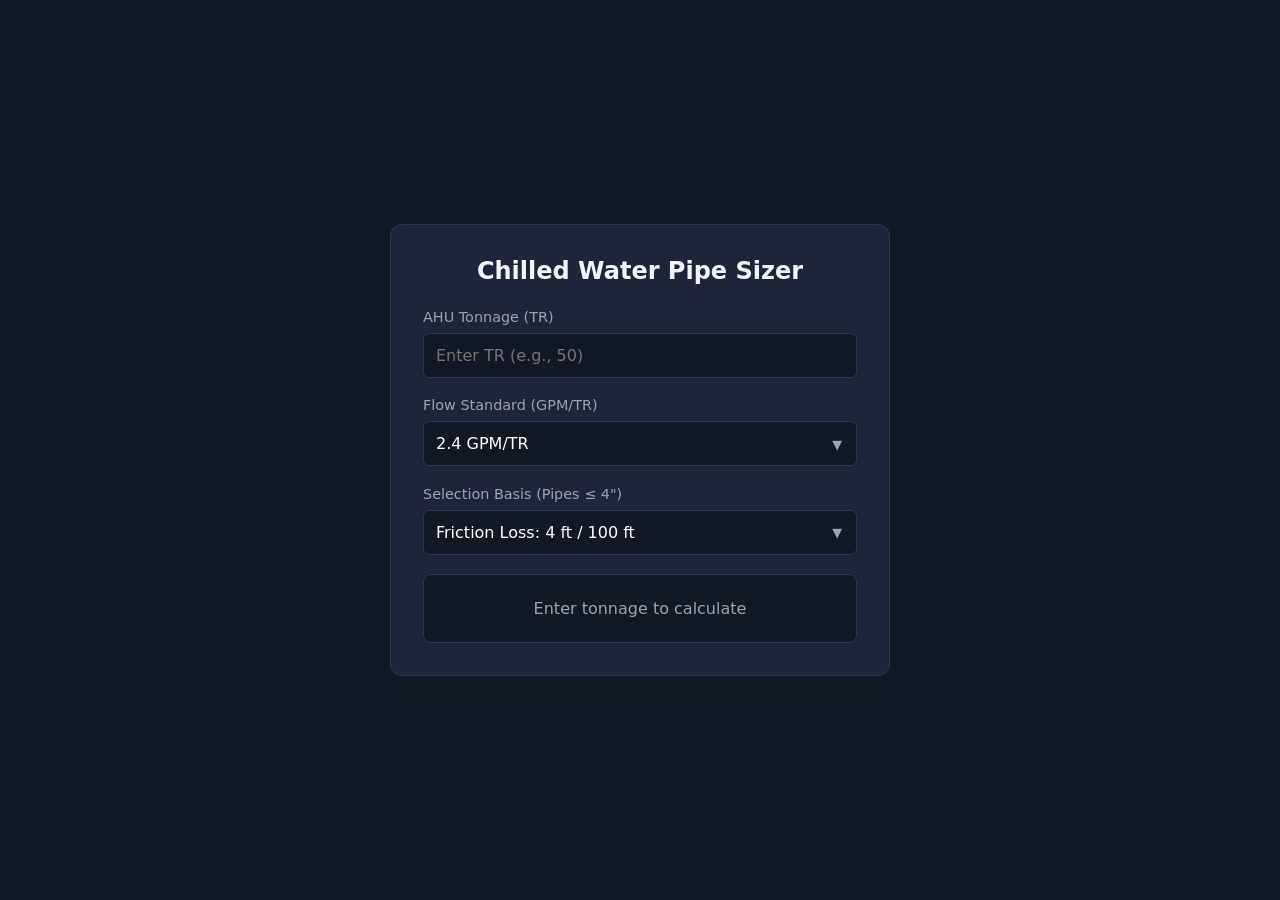
==== chw/index.html @ ab86601f "first upload" ====
<!DOCTYPE html>
<html lang="en">
<head>
    <meta charset="UTF-8">
    <meta name="viewport" content="width=device-width, initial-scale=1.0">
    <title>Chilled Water Pipe Sizer</title>
    <style>
        :root {
            --bg-color: #121824;
            --panel-bg: #1e2538;
            --border-color: #2e374e;
            --text-main: #f3f4f6;
            --text-muted: #9ca3af;
            --accent-color: #3b82f6;
            --warning-color: #f59e0b;
        }
        * { box-sizing: border-box; margin: 0; padding: 0; font-family: 'Segoe UI', system-ui, sans-serif; }
        body { background-color: var(--bg-color); color: var(--text-main); display: flex; justify-content: center; align-items: center; min-height: 100vh; padding: 2rem; }
        .container { width: 100%; max-width: 500px; background: var(--panel-bg); padding: 2rem; border-radius: 12px; border: 1px solid var(--border-color); }
        
        .back-link { color: var(--text-muted); text-decoration: none; margin-bottom: 1.5rem; display: inline-block; font-size: 0.9rem; }
        .back-link:hover { color: var(--text-main); }
        
        h2 { margin-bottom: 1.5rem; text-align: center; }
        
        .input-group { margin-bottom: 1.2rem; }
        label { display: block; margin-bottom: 0.5rem; color: var(--text-muted); font-size: 0.9rem; }
        input[type="number"], select { 
            width: 100%; 
            padding: 12px; 
            background: var(--bg-color); 
            border: 1px solid var(--border-color); 
            color: white; 
            border-radius: 6px; 
            font-size: 1rem; 
            appearance: none;
        }
        input[type="number"]:focus, select:focus { outline: none; border-color: var(--accent-color); }
        
        .select-wrapper { position: relative; }
        .select-wrapper::after {
            content: "▼";
            font-size: 0.8rem;
            color: var(--text-muted);
            position: absolute;
            right: 15px;
            top: 50%;
            transform: translateY(-50%);
            pointer-events: none;
        }

        .result-box { padding: 1.5rem; background: var(--bg-color); border-radius: 8px; border: 1px solid var(--border-color); display: flex; flex-direction: column; gap: 1rem; margin-top: 1rem; }
        .result-item { text-align: center; padding: 1rem; border-radius: 6px; background: var(--panel-bg); }
        .result-item.primary h1 { color: var(--accent-color); margin: 0.5rem 0; }
        .result-item.borderline { border: 1px dashed var(--warning-color); }
        .result-item.borderline h1 { color: var(--warning-color); margin: 0.5rem 0; font-size: 1.5rem; }
        .result-item p { font-size: 0.85rem; color: var(--text-muted); }
    </style>
</head>
<body>

<div class="container">
    
    <h2>Chilled Water Pipe Sizer</h2>
    
    <div class="input-group">
        <label>AHU Tonnage (TR)</label>
        <input type="number" id="tonnage" placeholder="Enter TR (e.g., 50)" oninput="calculatePipe()">
    </div>

    <div class="input-group">
        <label>Flow Standard (GPM/TR)</label>
        <div class="select-wrapper">
            <select id="gpmPerTr" onchange="calculatePipe()">
                <option value="2.4" selected>2.4 GPM/TR</option>
                <option value="2.6">2.6 GPM/TR</option>
            </select>
        </div>
    </div>

    <div class="input-group">
        <label>Selection Basis (Pipes &le; 4")</label>
        <div class="select-wrapper">
            <select id="friction" onchange="calculatePipe()">
                <option value="4" selected>Friction Loss: 4 ft / 100 ft</option>
                <option value="5">Friction Loss: 5 ft / 100 ft</option>
            </select>
        </div>
    </div>
    
    <div class="result-box" id="resultContainer">
        <div style="text-align: center; color: var(--text-muted);">Enter tonnage to calculate</div>
    </div>
</div>

<script>
    const data4ft = [
        { baseTons: 0.7, inch: 0.5, mm: 12 },
        { baseTons: 1.6, inch: 0.75, mm: 20 },
        { baseTons: 3.1, inch: 1, mm: 25 },
        { baseTons: 6.4, inch: 1.25, mm: 32 },
        { baseTons: 9.7, inch: 1.5, mm: 40 },
        { baseTons: 19, inch: 2, mm: 50 },
        { baseTons: 30, inch: 2.5, mm: 65 },
        { baseTons: 54, inch: 3, mm: 80 },
        { baseTons: 112, inch: 4, mm: 100 }
    ];

    const data5ft = [
        { baseTons: 0.8, inch: 0.5, mm: 12 },
        { baseTons: 1.8, inch: 0.75, mm: 20 },
        { baseTons: 3.5, inch: 1, mm: 25 },
        { baseTons: 7, inch: 1.25, mm: 32 },
        { baseTons: 11, inch: 1.5, mm: 40 },
        { baseTons: 21, inch: 2, mm: 50 },
        { baseTons: 34, inch: 2.5, mm: 65 },
        { baseTons: 61, inch: 3, mm: 80 },
        { baseTons: 125, inch: 4, mm: 100 }
    ];

    const dataVel = [
        { baseTons: 208, inch: 5, mm: 125 },
        { baseTons: 300, inch: 6, mm: 150 },
        { baseTons: 520, inch: 8, mm: 200 },
        { baseTons: 820, inch: 10, mm: 250 },
        { baseTons: 1174, inch: 12, mm: 300 }
    ];

    function calculatePipe() {
        const tr = parseFloat(document.getElementById('tonnage').value);
        const frictionMode = document.getElementById('friction').value;
        const flowStandard = parseFloat(document.getElementById('gpmPerTr').value);
        const resultContainer = document.getElementById('resultContainer');
        
        if (isNaN(tr) || tr <= 0) { 
            resultContainer.innerHTML = '<div style="text-align: center; color: var(--text-muted);">Enter valid tonnage</div>'; 
            return; 
        }

        const baseData = frictionMode === '4' ? data4ft : data5ft;
        const fullTable = [...baseData, ...dataVel];

        // Recalculate capacity: (Base is @ 2.4 GPM/TR)
        const adjustedTable = fullTable.map(row => ({
            ...row,
            calcTons: parseFloat(((row.baseTons * 2.4) / flowStandard).toFixed(1))
        }));

        const safeIndex = adjustedTable.findIndex(row => tr <= row.calcTons);
        
        if (safeIndex === -1) {
            resultContainer.innerHTML = `<div style="text-align: center; color: var(--warning-color);">Tonnage exceeds chart maximum.</div>`;
            return;
        }

        const safePipe = adjustedTable[safeIndex];
        let htmlOutput = `
            <div class="result-item primary">
                <p>Safe Recommendation</p>
                <h1>${safePipe.inch}" (${safePipe.mm} mm)</h1>
                <p>Max Capacity: ${safePipe.calcTons} TR</p>
            </div>
        `;

        if (safeIndex > 0) {
            const smallerPipe = adjustedTable[safeIndex - 1];
            if (tr <= (smallerPipe.calcTons * 1.15)) {
                htmlOutput += `
                    <div class="result-item borderline">
                        <p>Borderline Option (Within 15% buffer)</p>
                        <h1>${smallerPipe.inch}" (${smallerPipe.mm} mm)</h1>
                        <p>Max Capacity: ${smallerPipe.calcTons} TR</p>
                    </div>
                `;
            }
        }

        resultContainer.innerHTML = htmlOutput;
    }
</script>
</body>
</html>
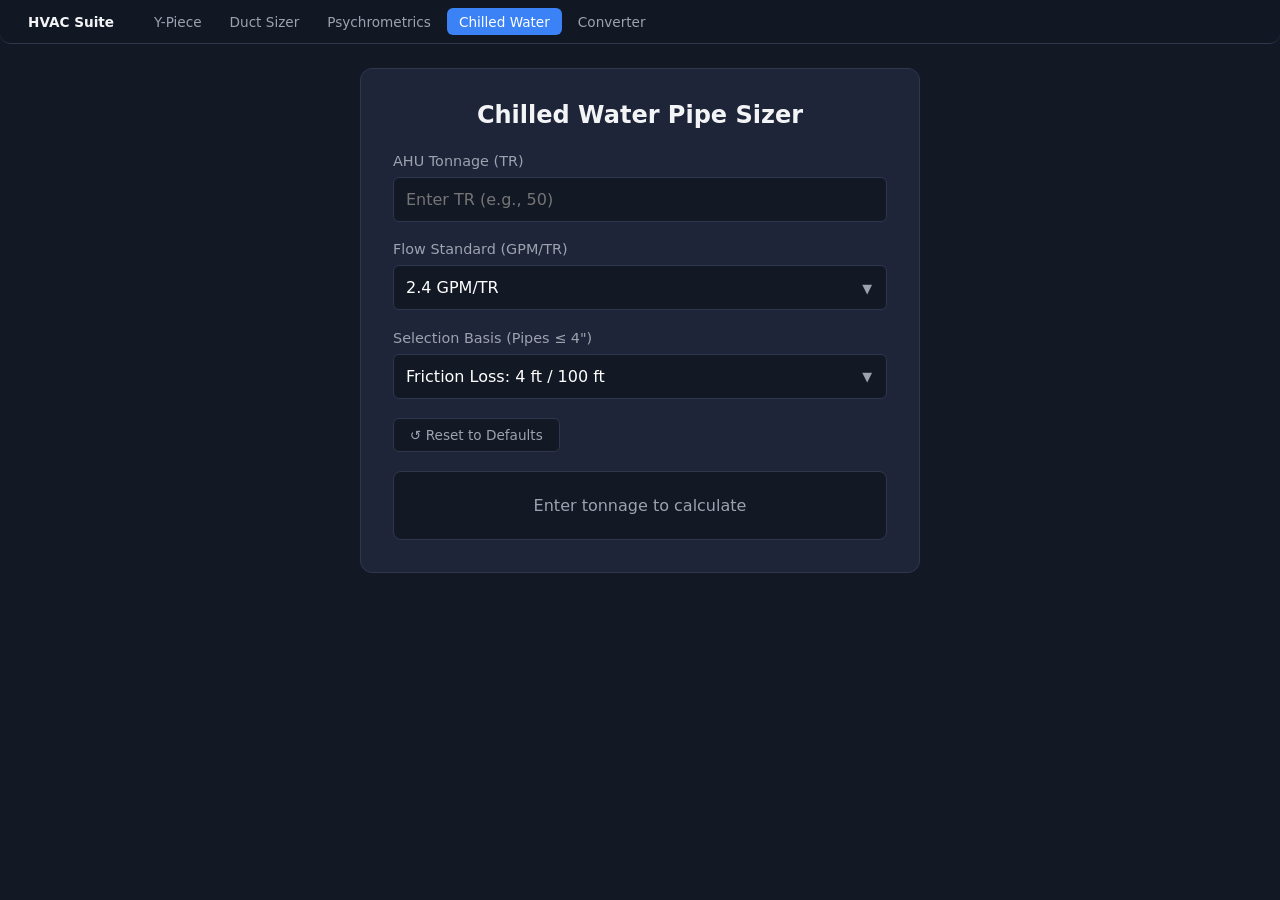
==== commit c8836256: "ui polish, pwa offline support, nav consistency" ====
--- a/chw/index.html
+++ b/chw/index.html
@@ -4,6 +4,10 @@
     <meta charset="UTF-8">
     <meta name="viewport" content="width=device-width, initial-scale=1.0">
     <title>Chilled Water Pipe Sizer</title>
+    <meta name="theme-color" content="#121824">
+    <link rel="icon" href="data:image/svg+xml,%3Csvg xmlns='http://www.w3.org/2000/svg' viewBox='0 0 100 100'%3E%3Crect width='100' height='100' rx='20' fill='%23121824'/%3E%3Ccircle cx='50' cy='50' r='28' fill='%233b82f6'/%3E%3C/svg%3E">
+    <link rel="manifest" href="../manifest.webmanifest">
+    <link rel="apple-touch-icon" href="../icons/icon-192.png">
     <style>
         :root {
             --bg-color: #121824;
@@ -13,13 +17,22 @@
             --text-muted: #9ca3af;
             --accent-color: #3b82f6;
             --warning-color: #f59e0b;
+            --success-color: #10b981;
         }
         * { box-sizing: border-box; margin: 0; padding: 0; font-family: 'Segoe UI', system-ui, sans-serif; }
-        body { background-color: var(--bg-color); color: var(--text-main); display: flex; justify-content: center; align-items: center; min-height: 100vh; padding: 2rem; }
-        .container { width: 100%; max-width: 500px; background: var(--panel-bg); padding: 2rem; border-radius: 12px; border: 1px solid var(--border-color); }
+        html { overflow-y: scroll; }
+        body { background-color: var(--bg-color); color: var(--text-main); min-height: 100vh; }
+        .container { width: 100%; max-width: 560px; background: var(--panel-bg); padding: 2rem; margin: 0 auto 2rem; border-radius: 12px; border: 1px solid var(--border-color); }
         
         .back-link { color: var(--text-muted); text-decoration: none; margin-bottom: 1.5rem; display: inline-block; font-size: 0.9rem; }
         .back-link:hover { color: var(--text-main); }
+
+        .tool-nav { position: sticky; top: 0; z-index: 50; width: 100%; display: flex; flex-wrap: wrap; align-items: center; gap: 0.25rem; background: rgba(18,24,36,0.92); backdrop-filter: blur(6px); border-bottom: 1px solid var(--border-color); padding: 0.5rem 1rem; margin-bottom: 1.5rem; border-radius: 0 0 10px 10px; }
+        .tool-nav a { color: var(--text-muted); text-decoration: none; font-size: 0.85rem; font-weight: 500; padding: 0.35rem 0.75rem; border-radius: 6px; transition: all 0.2s; }
+        .tool-nav a:hover { color: var(--text-main); background: var(--panel-bg); }
+        .tool-nav a.active { color: #fff; background: var(--accent-color); }
+        .tool-nav .nav-brand { font-weight: 700; color: var(--text-main); margin-right: 0.75rem; }
+        .tool-nav .nav-brand:hover { background: none; }
         
         h2 { margin-bottom: 1.5rem; text-align: center; }
         
@@ -51,13 +64,40 @@
 
         .result-box { padding: 1.5rem; background: var(--bg-color); border-radius: 8px; border: 1px solid var(--border-color); display: flex; flex-direction: column; gap: 1rem; margin-top: 1rem; }
         .result-item { text-align: center; padding: 1rem; border-radius: 6px; background: var(--panel-bg); }
-        .result-item.primary h1 { color: var(--accent-color); margin: 0.5rem 0; }
+        .result-item h1 { margin: 0.5rem 0; font-size: 1.6rem; }
+        .result-item.primary h1 { color: var(--accent-color); }
+        .result-item.secondary h1 { color: var(--text-main); }
         .result-item.borderline { border: 1px dashed var(--warning-color); }
-        .result-item.borderline h1 { color: var(--warning-color); margin: 0.5rem 0; font-size: 1.5rem; }
+        .result-item.borderline h1 { color: var(--warning-color); font-size: 1.5rem; }
         .result-item p { font-size: 0.85rem; color: var(--text-muted); }
+
+        .btn-row { display: flex; gap: 0.5rem; margin-bottom: 1.2rem; }
+        .reset-btn { padding: 0.5rem 1rem; background: var(--bg-color); border: 1px solid var(--border-color); color: var(--text-muted); border-radius: 6px; cursor: pointer; font-size: 0.85rem; transition: all 0.2s; }
+        .reset-btn:hover { color: var(--text-main); border-color: var(--text-muted); }
+
+        .copy-btn { width: 100%; margin-top: 0.5rem; padding: 0.6rem; background: var(--bg-color); border: 1px solid var(--accent-color); color: var(--accent-color); border-radius: 6px; cursor: pointer; font-size: 0.85rem; font-weight: 600; transition: all 0.2s; }
+        .copy-btn:hover { background: var(--accent-color); color: #fff; }
+
+        .table-toggle { width: 100%; margin-top: 0.5rem; padding: 0.6rem; background: none; border: 1px solid var(--border-color); color: var(--text-muted); border-radius: 6px; cursor: pointer; font-size: 0.85rem; transition: all 0.2s; }
+        .table-toggle:hover { color: var(--text-main); border-color: var(--text-muted); }
+
+        .sizing-table { width: 100%; border-collapse: collapse; font-size: 0.85rem; margin-top: 0.5rem; display: none; }
+        .sizing-table th, .sizing-table td { text-align: center; padding: 0.45rem 0.5rem; border-bottom: 1px solid var(--border-color); }
+        .sizing-table th { color: var(--text-muted); font-weight: 600; background: rgba(0,0,0,0.15); }
+        .sizing-table tr.row-safe { background: rgba(16, 185, 129, 0.12); color: var(--success-color); font-weight: 600; }
+        .sizing-table tr.row-borderline { background: rgba(245, 158, 11, 0.12); color: var(--warning-color); font-weight: 600; }
     </style>
 </head>
 <body>
+
+<nav class="tool-nav">
+    <a href="../index.html" class="nav-brand">HVAC Suite</a>
+    <a href="../y/index.html">Y-Piece</a>
+    <a href="../duct/index.html">Duct Sizer</a>
+    <a href="../psy/index.html">Psychrometrics</a>
+    <a href="../chw/index.html" class="active">Chilled Water</a>
+    <a href="../conv/index.html">Converter</a>
+</nav>
 
 <div class="container">
     
@@ -86,6 +126,10 @@
                 <option value="5">Friction Loss: 5 ft / 100 ft</option>
             </select>
         </div>
+    </div>
+
+    <div class="btn-row">
+        <button class="reset-btn" onclick="resetForm()">↺ Reset to Defaults</button>
     </div>
     
     <div class="result-box" id="resultContainer">
@@ -154,28 +198,97 @@
         }
 
         const safePipe = adjustedTable[safeIndex];
+        const flowGpm = tr * flowStandard;
+        let borderlineIndex = -1;
+        if (safeIndex > 0 && tr <= (adjustedTable[safeIndex - 1].calcTons * 1.15)) {
+            borderlineIndex = safeIndex - 1;
+        }
+
         let htmlOutput = `
             <div class="result-item primary">
                 <p>Safe Recommendation</p>
                 <h1>${safePipe.inch}" (${safePipe.mm} mm)</h1>
                 <p>Max Capacity: ${safePipe.calcTons} TR</p>
             </div>
+            <div class="result-item secondary">
+                <p>Calculated Flow</p>
+                <h1>${flowGpm.toLocaleString('en-US')} GPM</h1>
+            </div>
         `;
 
-        if (safeIndex > 0) {
-            const smallerPipe = adjustedTable[safeIndex - 1];
-            if (tr <= (smallerPipe.calcTons * 1.15)) {
-                htmlOutput += `
-                    <div class="result-item borderline">
-                        <p>Borderline Option (Within 15% buffer)</p>
-                        <h1>${smallerPipe.inch}" (${smallerPipe.mm} mm)</h1>
-                        <p>Max Capacity: ${smallerPipe.calcTons} TR</p>
-                    </div>
-                `;
-            }
-        }
-
+        if (borderlineIndex !== -1) {
+            const smallerPipe = adjustedTable[borderlineIndex];
+            htmlOutput += `
+                <div class="result-item borderline">
+                    <p>Borderline Option (Within 15% buffer)</p>
+                    <h1>${smallerPipe.inch}" (${smallerPipe.mm} mm)</h1>
+                    <p>Max Capacity: ${smallerPipe.calcTons} TR</p>
+                </div>
+            `;
+        }
+
+        let tableHtml = `
+            <button class="table-toggle" onclick="toggleSizingTable(this)">Show Full Sizing Table ▾</button>
+            <table class="sizing-table">
+                <thead><tr><th>Pipe Size</th><th>Metric</th><th>Max Capacity</th></tr></thead>
+                <tbody>
+        `;
+        adjustedTable.forEach((row, i) => {
+            const cls = i === safeIndex ? 'row-safe' : (i === borderlineIndex ? 'row-borderline' : '');
+            tableHtml += `<tr class="${cls}"><td>${row.inch}"</td><td>${row.mm} mm</td><td>${row.calcTons} TR</td></tr>`;
+        });
+        tableHtml += '</tbody></table>';
+
+        htmlOutput += tableHtml;
+        htmlOutput += '<button class="copy-btn" onclick="copyResults(this)">Copy Results</button>';
         resultContainer.innerHTML = htmlOutput;
+    }
+
+    function toggleSizingTable(btn) {
+        const table = document.querySelector('.sizing-table');
+        const hidden = table.style.display === 'none';
+        table.style.display = hidden ? 'table' : 'none';
+        btn.innerText = hidden ? 'Hide Full Sizing Table ▴' : 'Show Full Sizing Table ▾';
+    }
+
+    function copyResults(btn) {
+        const text = document.getElementById('resultContainer').innerText.replace(/\s+/g, ' ').trim();
+        safeCopy(text, btn);
+    }
+
+    function safeCopy(text, btn) {
+        const done = () => {
+            const old = btn.innerText;
+            btn.innerText = '✓ Copied';
+            setTimeout(() => { btn.innerText = old; }, 1500);
+        };
+        const fallback = () => {
+            const ta = document.createElement('textarea');
+            ta.value = text;
+            ta.style.cssText = 'position:fixed;top:0;left:0;opacity:0;';
+            document.body.appendChild(ta);
+            ta.select();
+            try { document.execCommand('copy'); } catch (e) {}
+            document.body.removeChild(ta);
+            done();
+        };
+        if (navigator.clipboard && window.isSecureContext) {
+            navigator.clipboard.writeText(text).then(done, fallback);
+        } else { fallback(); }
+    }
+
+    function resetForm() {
+        document.getElementById('tonnage').value = '';
+        document.getElementById('gpmPerTr').value = '2.4';
+        document.getElementById('friction').value = '4';
+        calculatePipe();
+    }
+</script>
+<script>
+    if ('serviceWorker' in navigator) {
+        window.addEventListener('load', () => {
+            navigator.serviceWorker.register('../sw.js').catch(() => {});
+        });
     }
 </script>
 </body>
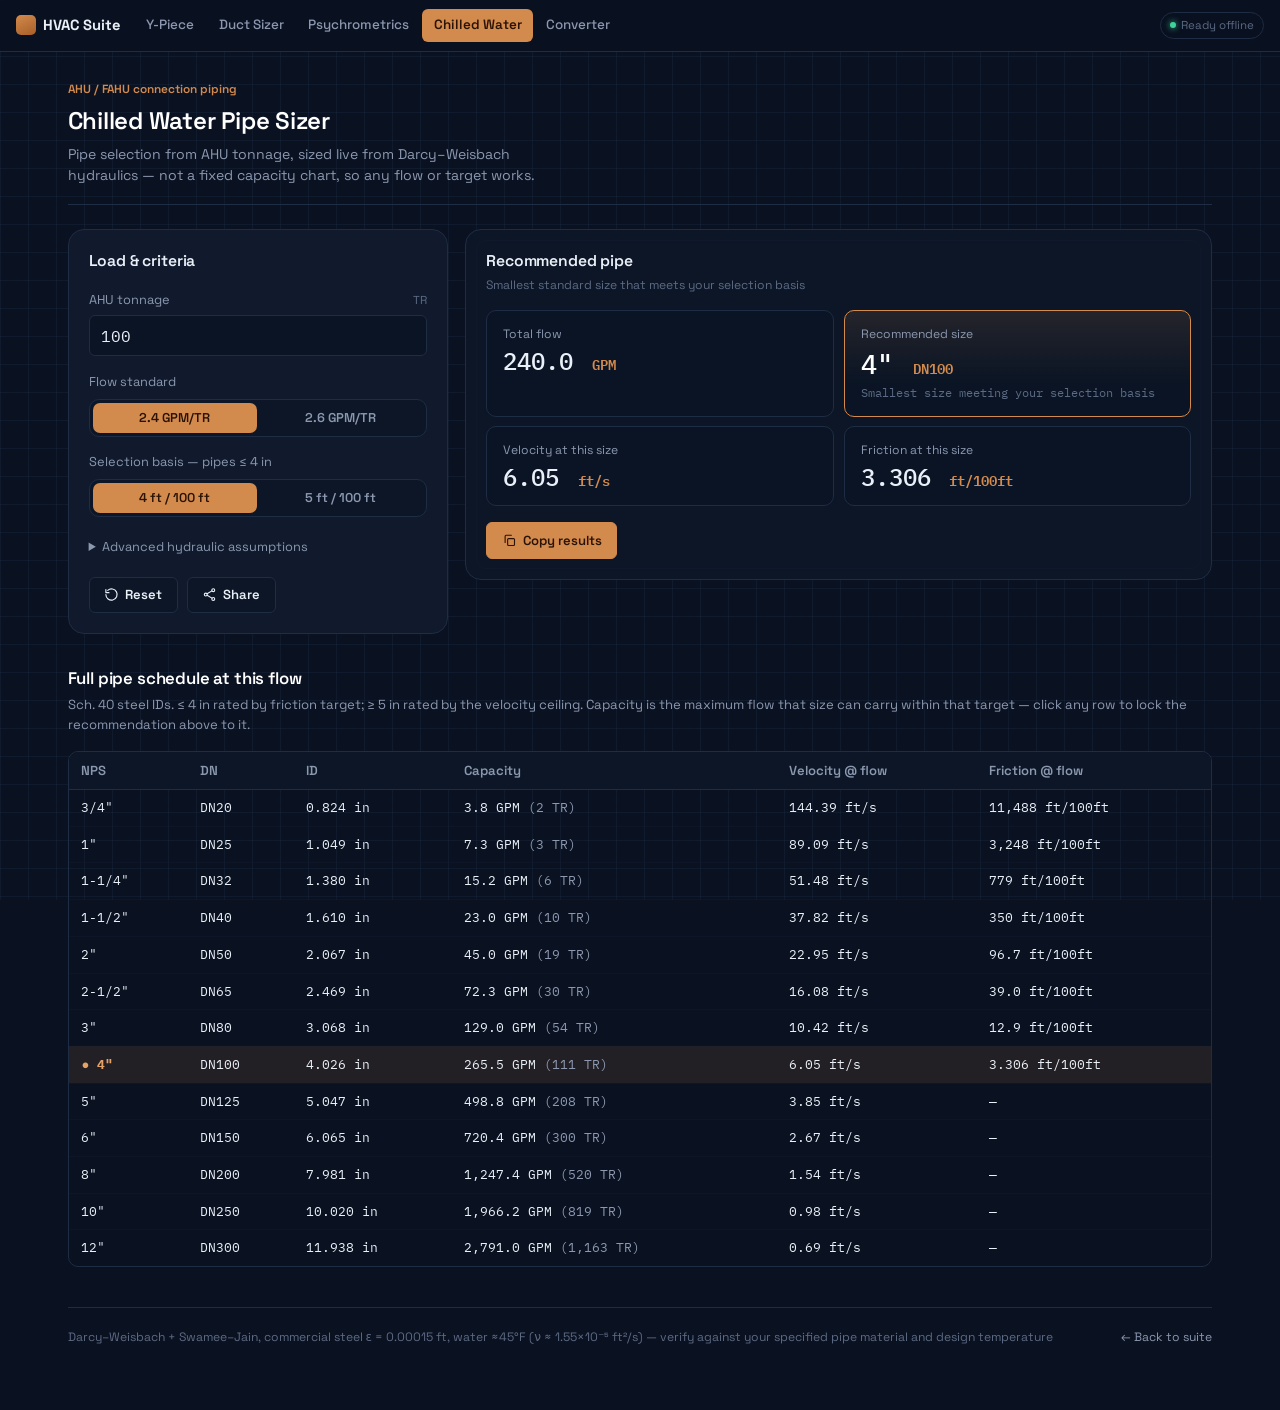
==== commit 6ee27241: "rebuild suite: shared runtime, live hydraulics, dual-unit sizing, PWA Architecture - Extract shared " ====
--- a/chw/index.html
+++ b/chw/index.html
@@ -1,295 +1,314 @@
 <!DOCTYPE html>
 <html lang="en">
 <head>
-    <meta charset="UTF-8">
-    <meta name="viewport" content="width=device-width, initial-scale=1.0">
-    <title>Chilled Water Pipe Sizer</title>
-    <meta name="theme-color" content="#121824">
-    <link rel="icon" href="data:image/svg+xml,%3Csvg xmlns='http://www.w3.org/2000/svg' viewBox='0 0 100 100'%3E%3Crect width='100' height='100' rx='20' fill='%23121824'/%3E%3Ccircle cx='50' cy='50' r='28' fill='%233b82f6'/%3E%3C/svg%3E">
-    <link rel="manifest" href="../manifest.webmanifest">
-    <link rel="apple-touch-icon" href="../icons/icon-192.png">
-    <style>
-        :root {
-            --bg-color: #121824;
-            --panel-bg: #1e2538;
-            --border-color: #2e374e;
-            --text-main: #f3f4f6;
-            --text-muted: #9ca3af;
-            --accent-color: #3b82f6;
-            --warning-color: #f59e0b;
-            --success-color: #10b981;
-        }
-        * { box-sizing: border-box; margin: 0; padding: 0; font-family: 'Segoe UI', system-ui, sans-serif; }
-        html { overflow-y: scroll; }
-        body { background-color: var(--bg-color); color: var(--text-main); min-height: 100vh; }
-        .container { width: 100%; max-width: 560px; background: var(--panel-bg); padding: 2rem; margin: 0 auto 2rem; border-radius: 12px; border: 1px solid var(--border-color); }
-        
-        .back-link { color: var(--text-muted); text-decoration: none; margin-bottom: 1.5rem; display: inline-block; font-size: 0.9rem; }
-        .back-link:hover { color: var(--text-main); }
-
-        .tool-nav { position: sticky; top: 0; z-index: 50; width: 100%; display: flex; flex-wrap: wrap; align-items: center; gap: 0.25rem; background: rgba(18,24,36,0.92); backdrop-filter: blur(6px); border-bottom: 1px solid var(--border-color); padding: 0.5rem 1rem; margin-bottom: 1.5rem; border-radius: 0 0 10px 10px; }
-        .tool-nav a { color: var(--text-muted); text-decoration: none; font-size: 0.85rem; font-weight: 500; padding: 0.35rem 0.75rem; border-radius: 6px; transition: all 0.2s; }
-        .tool-nav a:hover { color: var(--text-main); background: var(--panel-bg); }
-        .tool-nav a.active { color: #fff; background: var(--accent-color); }
-        .tool-nav .nav-brand { font-weight: 700; color: var(--text-main); margin-right: 0.75rem; }
-        .tool-nav .nav-brand:hover { background: none; }
-        
-        h2 { margin-bottom: 1.5rem; text-align: center; }
-        
-        .input-group { margin-bottom: 1.2rem; }
-        label { display: block; margin-bottom: 0.5rem; color: var(--text-muted); font-size: 0.9rem; }
-        input[type="number"], select { 
-            width: 100%; 
-            padding: 12px; 
-            background: var(--bg-color); 
-            border: 1px solid var(--border-color); 
-            color: white; 
-            border-radius: 6px; 
-            font-size: 1rem; 
-            appearance: none;
-        }
-        input[type="number"]:focus, select:focus { outline: none; border-color: var(--accent-color); }
-        
-        .select-wrapper { position: relative; }
-        .select-wrapper::after {
-            content: "▼";
-            font-size: 0.8rem;
-            color: var(--text-muted);
-            position: absolute;
-            right: 15px;
-            top: 50%;
-            transform: translateY(-50%);
-            pointer-events: none;
-        }
-
-        .result-box { padding: 1.5rem; background: var(--bg-color); border-radius: 8px; border: 1px solid var(--border-color); display: flex; flex-direction: column; gap: 1rem; margin-top: 1rem; }
-        .result-item { text-align: center; padding: 1rem; border-radius: 6px; background: var(--panel-bg); }
-        .result-item h1 { margin: 0.5rem 0; font-size: 1.6rem; }
-        .result-item.primary h1 { color: var(--accent-color); }
-        .result-item.secondary h1 { color: var(--text-main); }
-        .result-item.borderline { border: 1px dashed var(--warning-color); }
-        .result-item.borderline h1 { color: var(--warning-color); font-size: 1.5rem; }
-        .result-item p { font-size: 0.85rem; color: var(--text-muted); }
-
-        .btn-row { display: flex; gap: 0.5rem; margin-bottom: 1.2rem; }
-        .reset-btn { padding: 0.5rem 1rem; background: var(--bg-color); border: 1px solid var(--border-color); color: var(--text-muted); border-radius: 6px; cursor: pointer; font-size: 0.85rem; transition: all 0.2s; }
-        .reset-btn:hover { color: var(--text-main); border-color: var(--text-muted); }
-
-        .copy-btn { width: 100%; margin-top: 0.5rem; padding: 0.6rem; background: var(--bg-color); border: 1px solid var(--accent-color); color: var(--accent-color); border-radius: 6px; cursor: pointer; font-size: 0.85rem; font-weight: 600; transition: all 0.2s; }
-        .copy-btn:hover { background: var(--accent-color); color: #fff; }
-
-        .table-toggle { width: 100%; margin-top: 0.5rem; padding: 0.6rem; background: none; border: 1px solid var(--border-color); color: var(--text-muted); border-radius: 6px; cursor: pointer; font-size: 0.85rem; transition: all 0.2s; }
-        .table-toggle:hover { color: var(--text-main); border-color: var(--text-muted); }
-
-        .sizing-table { width: 100%; border-collapse: collapse; font-size: 0.85rem; margin-top: 0.5rem; display: none; }
-        .sizing-table th, .sizing-table td { text-align: center; padding: 0.45rem 0.5rem; border-bottom: 1px solid var(--border-color); }
-        .sizing-table th { color: var(--text-muted); font-weight: 600; background: rgba(0,0,0,0.15); }
-        .sizing-table tr.row-safe { background: rgba(16, 185, 129, 0.12); color: var(--success-color); font-weight: 600; }
-        .sizing-table tr.row-borderline { background: rgba(245, 158, 11, 0.12); color: var(--warning-color); font-weight: 600; }
-    </style>
+<meta charset="UTF-8">
+<meta name="viewport" content="width=device-width, initial-scale=1.0">
+<title>Chilled Water Pipe Sizer · HVAC Suite</title>
+<meta name="description" content="AHU tonnage to chilled-water pipe size, computed live from Darcy-Weisbach hydraulics rather than a fixed lookup table.">
+<meta name="theme-color" content="#0a1120">
+<link rel="icon" href="../icons/icon.svg" type="image/svg+xml">
+<link rel="apple-touch-icon" href="../icons/apple-touch-icon.png">
+<link rel="manifest" href="../manifest.webmanifest">
+<link rel="preconnect" href="https://fonts.googleapis.com">
+<link rel="preconnect" href="https://fonts.gstatic.com" crossorigin>
+<link href="https://fonts.googleapis.com/css2?family=Space+Grotesk:wght@500;600;700&family=IBM+Plex+Mono:wght@400;500;600&display=swap" rel="stylesheet">
+<link rel="stylesheet" href="../assets/theme.css">
+<style>
+  .borderline-row td { color: var(--amber) !important; }
+  .borderline-row td:first-child::before { content: "△ "; }
+  details.adv { margin-top: 0.9rem; }
+  details.adv summary { cursor: pointer; font-size: 0.8rem; color: var(--muted); padding: 0.3rem 0; }
+  details.adv summary:hover { color: var(--copper); }
+  details.adv .field { margin-top: 0.8rem; }
+</style>
 </head>
 <body>
 
-<nav class="tool-nav">
-    <a href="../index.html" class="nav-brand">HVAC Suite</a>
-    <a href="../y/index.html">Y-Piece</a>
-    <a href="../duct/index.html">Duct Sizer</a>
-    <a href="../psy/index.html">Psychrometrics</a>
-    <a href="../chw/index.html" class="active">Chilled Water</a>
-    <a href="../conv/index.html">Converter</a>
+<nav class="tool-nav" aria-label="Suite navigation">
+  <a href="../index.html" class="nav-brand"><span class="mark" aria-hidden="true"></span>HVAC Suite</a>
+  <a href="../y/index.html" class="nav-link">Y-Piece</a>
+  <a href="../duct/index.html" class="nav-link">Duct Sizer</a>
+  <a href="../psy/index.html" class="nav-link">Psychrometrics</a>
+  <a href="../chw/index.html" class="nav-link">Chilled Water</a>
+  <a href="../conv/index.html" class="nav-link">Converter</a>
+  <span class="nav-spacer"></span>
+  <span class="nav-status"><span class="dot"></span><span class="label">Ready offline</span></span>
 </nav>
 
-<div class="container">
-    
-    <h2>Chilled Water Pipe Sizer</h2>
-    
-    <div class="input-group">
-        <label>AHU Tonnage (TR)</label>
-        <input type="number" id="tonnage" placeholder="Enter TR (e.g., 50)" oninput="calculatePipe()">
+<div class="shell">
+
+  <div class="page-head">
+    <div class="titles">
+      <span class="kicker">AHU / FAHU connection piping</span>
+      <h1>Chilled Water Pipe Sizer</h1>
+      <p>Pipe selection from AHU tonnage, sized live from Darcy–Weisbach hydraulics — not a fixed capacity chart, so any flow or target works.</p>
     </div>
-
-    <div class="input-group">
-        <label>Flow Standard (GPM/TR)</label>
-        <div class="select-wrapper">
-            <select id="gpmPerTr" onchange="calculatePipe()">
-                <option value="2.4" selected>2.4 GPM/TR</option>
-                <option value="2.6">2.6 GPM/TR</option>
-            </select>
+  </div>
+
+  <div class="workspace">
+    <div class="panel">
+      <div class="panel-title"><div><h2>Load &amp; criteria</h2></div></div>
+
+      <div class="field">
+        <label for="cTR">AHU tonnage <span class="hint">TR</span></label>
+        <input type="number" id="cTR" inputmode="decimal" step="any" min="0">
+      </div>
+
+      <fieldset>
+        <legend>Flow standard</legend>
+        <div class="segmented" id="gpmToggle" style="width:100%;">
+          <button type="button" data-gpm="2.4" class="active" style="flex:1;">2.4 GPM/TR</button>
+          <button type="button" data-gpm="2.6" style="flex:1;">2.6 GPM/TR</button>
         </div>
+      </fieldset>
+
+      <fieldset>
+        <legend>Selection basis — pipes ≤ 4 in</legend>
+        <div class="segmented" id="fricToggle" style="width:100%;">
+          <button type="button" data-f="4" class="active" style="flex:1;">4 ft / 100 ft</button>
+          <button type="button" data-f="5" style="flex:1;">5 ft / 100 ft</button>
+        </div>
+      </fieldset>
+
+      <details class="adv">
+        <summary>Advanced hydraulic assumptions</summary>
+        <div class="field">
+          <label for="cVel">Max velocity — pipes ≥ 5 in <span class="hint">ft/s</span></label>
+          <input type="number" id="cVel" inputmode="decimal" step="any" min="0">
+          <div class="field-note">Large mains are sized on velocity, not friction, to control noise and erosion. 8 ft/s is a common chilled-water ceiling.</div>
+        </div>
+      </details>
+
+      <div id="warnZero" class="alert alert-danger" hidden></div>
+
+      <div class="btn-row">
+        <button class="btn" id="btnReset" type="button"><span class="ico" data-icon="reset"></span>Reset</button>
+        <button class="btn" id="btnShare" type="button"><span class="ico" data-icon="share"></span>Share</button>
+      </div>
     </div>
 
-    <div class="input-group">
-        <label>Selection Basis (Pipes &le; 4")</label>
-        <div class="select-wrapper">
-            <select id="friction" onchange="calculatePipe()">
-                <option value="4" selected>Friction Loss: 4 ft / 100 ft</option>
-                <option value="5">Friction Loss: 5 ft / 100 ft</option>
-            </select>
-        </div>
+    <div class="readout-panel">
+      <div class="panel-title"><div><h2>Recommended pipe</h2><div class="sub">Smallest standard size that meets your selection basis</div></div></div>
+
+      <div class="readout-grid cols-2">
+        <div class="readout"><div class="r-label">Total flow</div><div class="r-value" id="rGPM">—</div></div>
+        <div class="readout featured"><div class="r-label" id="rSizeLabel">Recommended size</div><div class="r-value" id="rSize">—</div><div class="r-alt" id="rSizeNote"></div></div>
+        <div class="readout"><div class="r-label">Velocity at this size</div><div class="r-value" id="rVel">—</div></div>
+        <div class="readout"><div class="r-label">Friction at this size</div><div class="r-value" id="rFric">—</div></div>
+      </div>
+
+      <div id="warnBorderline" class="alert alert-amber" hidden></div>
+      <div id="warnErosion" class="alert alert-amber" hidden></div>
+
+      <div class="btn-row">
+        <button class="btn btn-primary" id="btnCopy" type="button"><span class="ico" data-icon="copy"></span>Copy results</button>
+      </div>
     </div>
-
-    <div class="btn-row">
-        <button class="reset-btn" onclick="resetForm()">↺ Reset to Defaults</button>
+  </div>
+
+  <section style="margin-top:2rem;">
+    <h2 class="section-title">Full pipe schedule at this flow</h2>
+    <p class="section-sub">Sch. 40 steel IDs. ≤ 4 in rated by friction target; ≥ 5 in rated by the velocity ceiling. Capacity is the maximum flow that size can carry within that target — click any row to lock the recommendation above to it.</p>
+    <div class="table-wrap">
+      <table id="pipeTable">
+        <thead><tr><th>NPS</th><th>DN</th><th>ID</th><th>Capacity</th><th>Velocity @ flow</th><th>Friction @ flow</th></tr></thead>
+        <tbody></tbody>
+      </table>
     </div>
-    
-    <div class="result-box" id="resultContainer">
-        <div style="text-align: center; color: var(--text-muted);">Enter tonnage to calculate</div>
-    </div>
+  </section>
+
+  <footer class="suite-footer">
+    <span>Darcy–Weisbach + Swamee–Jain, commercial steel ε = 0.00015 ft, water ≈45°F (ν ≈ 1.55×10⁻⁵ ft²/s) — verify against your specified pipe material and design temperature</span>
+    <span><a href="../index.html">← Back to suite</a></span>
+  </footer>
 </div>
 
+<script src="../assets/app.js"></script>
 <script>
-    const data4ft = [
-        { baseTons: 0.7, inch: 0.5, mm: 12 },
-        { baseTons: 1.6, inch: 0.75, mm: 20 },
-        { baseTons: 3.1, inch: 1, mm: 25 },
-        { baseTons: 6.4, inch: 1.25, mm: 32 },
-        { baseTons: 9.7, inch: 1.5, mm: 40 },
-        { baseTons: 19, inch: 2, mm: 50 },
-        { baseTons: 30, inch: 2.5, mm: 65 },
-        { baseTons: 54, inch: 3, mm: 80 },
-        { baseTons: 112, inch: 4, mm: 100 }
-    ];
-
-    const data5ft = [
-        { baseTons: 0.8, inch: 0.5, mm: 12 },
-        { baseTons: 1.8, inch: 0.75, mm: 20 },
-        { baseTons: 3.5, inch: 1, mm: 25 },
-        { baseTons: 7, inch: 1.25, mm: 32 },
-        { baseTons: 11, inch: 1.5, mm: 40 },
-        { baseTons: 21, inch: 2, mm: 50 },
-        { baseTons: 34, inch: 2.5, mm: 65 },
-        { baseTons: 61, inch: 3, mm: 80 },
-        { baseTons: 125, inch: 4, mm: 100 }
-    ];
-
-    const dataVel = [
-        { baseTons: 208, inch: 5, mm: 125 },
-        { baseTons: 300, inch: 6, mm: 150 },
-        { baseTons: 520, inch: 8, mm: 200 },
-        { baseTons: 820, inch: 10, mm: 250 },
-        { baseTons: 1174, inch: 12, mm: 300 }
-    ];
-
-    function calculatePipe() {
-        const tr = parseFloat(document.getElementById('tonnage').value);
-        const frictionMode = document.getElementById('friction').value;
-        const flowStandard = parseFloat(document.getElementById('gpmPerTr').value);
-        const resultContainer = document.getElementById('resultContainer');
-        
-        if (isNaN(tr) || tr <= 0) { 
-            resultContainer.innerHTML = '<div style="text-align: center; color: var(--text-muted);">Enter valid tonnage</div>'; 
-            return; 
-        }
-
-        const baseData = frictionMode === '4' ? data4ft : data5ft;
-        const fullTable = [...baseData, ...dataVel];
-
-        // Recalculate capacity: (Base is @ 2.4 GPM/TR)
-        const adjustedTable = fullTable.map(row => ({
-            ...row,
-            calcTons: parseFloat(((row.baseTons * 2.4) / flowStandard).toFixed(1))
-        }));
-
-        const safeIndex = adjustedTable.findIndex(row => tr <= row.calcTons);
-        
-        if (safeIndex === -1) {
-            resultContainer.innerHTML = `<div style="text-align: center; color: var(--warning-color);">Tonnage exceeds chart maximum.</div>`;
-            return;
-        }
-
-        const safePipe = adjustedTable[safeIndex];
-        const flowGpm = tr * flowStandard;
-        let borderlineIndex = -1;
-        if (safeIndex > 0 && tr <= (adjustedTable[safeIndex - 1].calcTons * 1.15)) {
-            borderlineIndex = safeIndex - 1;
-        }
-
-        let htmlOutput = `
-            <div class="result-item primary">
-                <p>Safe Recommendation</p>
-                <h1>${safePipe.inch}" (${safePipe.mm} mm)</h1>
-                <p>Max Capacity: ${safePipe.calcTons} TR</p>
-            </div>
-            <div class="result-item secondary">
-                <p>Calculated Flow</p>
-                <h1>${flowGpm.toLocaleString('en-US')} GPM</h1>
-            </div>
-        `;
-
-        if (borderlineIndex !== -1) {
-            const smallerPipe = adjustedTable[borderlineIndex];
-            htmlOutput += `
-                <div class="result-item borderline">
-                    <p>Borderline Option (Within 15% buffer)</p>
-                    <h1>${smallerPipe.inch}" (${smallerPipe.mm} mm)</h1>
-                    <p>Max Capacity: ${smallerPipe.calcTons} TR</p>
-                </div>
-            `;
-        }
-
-        let tableHtml = `
-            <button class="table-toggle" onclick="toggleSizingTable(this)">Show Full Sizing Table ▾</button>
-            <table class="sizing-table">
-                <thead><tr><th>Pipe Size</th><th>Metric</th><th>Max Capacity</th></tr></thead>
-                <tbody>
-        `;
-        adjustedTable.forEach((row, i) => {
-            const cls = i === safeIndex ? 'row-safe' : (i === borderlineIndex ? 'row-borderline' : '');
-            tableHtml += `<tr class="${cls}"><td>${row.inch}"</td><td>${row.mm} mm</td><td>${row.calcTons} TR</td></tr>`;
-        });
-        tableHtml += '</tbody></table>';
-
-        htmlOutput += tableHtml;
-        htmlOutput += '<button class="copy-btn" onclick="copyResults(this)">Copy Results</button>';
-        resultContainer.innerHTML = htmlOutput;
-    }
-
-    function toggleSizingTable(btn) {
-        const table = document.querySelector('.sizing-table');
-        const hidden = table.style.display === 'none';
-        table.style.display = hidden ? 'table' : 'none';
-        btn.innerText = hidden ? 'Hide Full Sizing Table ▴' : 'Show Full Sizing Table ▾';
-    }
-
-    function copyResults(btn) {
-        const text = document.getElementById('resultContainer').innerText.replace(/\s+/g, ' ').trim();
-        safeCopy(text, btn);
-    }
-
-    function safeCopy(text, btn) {
-        const done = () => {
-            const old = btn.innerText;
-            btn.innerText = '✓ Copied';
-            setTimeout(() => { btn.innerText = old; }, 1500);
-        };
-        const fallback = () => {
-            const ta = document.createElement('textarea');
-            ta.value = text;
-            ta.style.cssText = 'position:fixed;top:0;left:0;opacity:0;';
-            document.body.appendChild(ta);
-            ta.select();
-            try { document.execCommand('copy'); } catch (e) {}
-            document.body.removeChild(ta);
-            done();
-        };
-        if (navigator.clipboard && window.isSecureContext) {
-            navigator.clipboard.writeText(text).then(done, fallback);
-        } else { fallback(); }
-    }
-
-    function resetForm() {
-        document.getElementById('tonnage').value = '';
-        document.getElementById('gpmPerTr').value = '2.4';
-        document.getElementById('friction').value = '4';
-        calculatePipe();
-    }
-</script>
-<script>
-    if ('serviceWorker' in navigator) {
-        window.addEventListener('load', () => {
-            navigator.serviceWorker.register('../sw.js').catch(() => {});
-        });
-    }
+(function () {
+  const $ = (id) => document.getElementById(id);
+  const EPS_FT = 0.00015;
+  const NU = 1.55e-5;
+  const G = 32.174;
+
+  const SIZES = [
+    { nps: '3/4"', dn: 'DN20', id: 0.824 },
+    { nps: '1"', dn: 'DN25', id: 1.049 },
+    { nps: '1-1/4"', dn: 'DN32', id: 1.380 },
+    { nps: '1-1/2"', dn: 'DN40', id: 1.610 },
+    { nps: '2"', dn: 'DN50', id: 2.067 },
+    { nps: '2-1/2"', dn: 'DN65', id: 2.469 },
+    { nps: '3"', dn: 'DN80', id: 3.068 },
+    { nps: '4"', dn: 'DN100', id: 4.026 },
+    { nps: '5"', dn: 'DN125', id: 5.047 },
+    { nps: '6"', dn: 'DN150', id: 6.065 },
+    { nps: '8"', dn: 'DN200', id: 7.981 },
+    { nps: '10"', dn: 'DN250', id: 10.020 },
+    { nps: '12"', dn: 'DN300', id: 11.938 },
+  ];
+  const LARGE_CUTOFF = 4.5; // inches — at/below uses friction basis, above uses velocity basis
+
+  function velocityAt(gpm, dIn) { return (0.4085 * gpm) / (dIn * dIn); }
+  function swameeJain(relRough, Re) {
+    const term = relRough / 3.7 + 5.74 / Math.pow(Re, 0.9);
+    return 0.25 / Math.pow(Math.log10(term), 2);
+  }
+  function frictionAt(gpm, dIn) {
+    const dFt = dIn / 12;
+    const V = velocityAt(gpm, dIn);
+    if (V <= 0) return 0;
+    const Re = (V * dFt) / NU;
+    const f = swameeJain(EPS_FT / dFt, Re);
+    return f * (100 / dFt) * (V * V) / (2 * G);
+  }
+  function bisect(f, lo, hi, iters) { for (let i = 0; i < iters; i++) { const mid = (lo + hi) / 2; if (f(mid) < 0) lo = mid; else hi = mid; } return (lo + hi) / 2; }
+  function capacityByFriction(dIn, targetF) { return bisect((gpm) => frictionAt(gpm, dIn) - targetF, 0.001, 200000, 80); }
+  function capacityByVelocity(dIn, targetV) { return (targetV * dIn * dIn) / 0.4085; }
+  function capacityOf(size, fricTarget, velTarget) {
+    return size.id <= LARGE_CUTOFF ? capacityByFriction(size.id, fricTarget) : capacityByVelocity(size.id, velTarget);
+  }
+
+  const DEFAULTS = { TR: 100, gpmPerTR: '2.4', fricTarget: '4', maxVel: 8 };
+  let gpmPerTR = 2.4, fricTarget = 4;
+  let stdOverrideIdx = null;
+
+  function fmtNum(v, dp) { dp = dp === undefined ? 2 : dp; return isFinite(v) ? Number(v.toFixed(dp)).toLocaleString(undefined, { minimumFractionDigits: dp, maximumFractionDigits: dp }) : '—'; }
+  function fmtFric(v) {
+    if (!isFinite(v)) return '—';
+    const dp = v >= 100 ? 0 : v >= 10 ? 1 : 3;
+    return fmtNum(v, dp);
+  }
+
+  function currentState() {
+    return { TR: $('cTR').value, gpmPerTR: String(gpmPerTR), fricTarget: String(fricTarget), maxVel: $('cVel').value };
+  }
+  function persist() { HvacSuite.store.set('inputs:chw', currentState()); }
+  function applyState(s) {
+    $('cTR').value = s.TR;
+    gpmPerTR = parseFloat(s.gpmPerTR) || 2.4;
+    fricTarget = parseFloat(s.fricTarget) || 4;
+    $('cVel').value = s.maxVel;
+    paintToggles();
+  }
+  function restore() {
+    const fromUrl = HvacSuite.queryToState();
+    const fromStore = HvacSuite.store.get('inputs:chw', {});
+    applyState(Object.assign({}, DEFAULTS, fromStore, fromUrl));
+  }
+  function loadDefaults() { stdOverrideIdx = null; applyState(DEFAULTS); }
+
+  function paintToggles() {
+    document.querySelectorAll('#gpmToggle button').forEach((b) => b.classList.toggle('active', parseFloat(b.dataset.gpm) === gpmPerTR));
+    document.querySelectorAll('#fricToggle button').forEach((b) => b.classList.toggle('active', parseFloat(b.dataset.f) === fricTarget));
+  }
+
+  function compute() {
+    const TR = parseFloat($('cTR').value);
+    const velTarget = parseFloat($('cVel').value);
+    const warnZero = $('warnZero');
+    warnZero.hidden = true;
+    if (!isFinite(TR) || TR <= 0 || !isFinite(velTarget) || velTarget <= 0) return null;
+    if (TR > 100000) { warnZero.hidden = false; warnZero.innerHTML = HvacSuite.ICONS.warn + '<span>That tonnage is outside a sensible single-pipe range — check the value.</span>'; return null; }
+
+    const gpm = TR * gpmPerTR;
+    const rows = SIZES.map((s) => {
+      const cap = capacityOf(s, fricTarget, velTarget);
+      const vel = velocityAt(gpm, s.id);
+      const fric = frictionAt(gpm, s.id);
+      return { ...s, cap, vel, fric };
+    });
+
+    let safeIdx = rows.findIndex((r) => r.cap >= gpm);
+    if (safeIdx === -1) safeIdx = rows.length - 1; // largest available, flagged separately if still short
+    let borderlineIdx = null;
+    if (safeIdx > 0) {
+      const smaller = rows[safeIdx - 1];
+      if (gpm <= smaller.cap * 1.15) borderlineIdx = safeIdx - 1;
+    }
+    const chosenIdx = stdOverrideIdx !== null ? stdOverrideIdx : safeIdx;
+
+    return { TR, gpm, rows, safeIdx, borderlineIdx, chosenIdx, undersized: rows[safeIdx].cap < gpm };
+  }
+
+  function renderPipeTable(r) {
+    const tbody = document.querySelector('#pipeTable tbody');
+    tbody.innerHTML = '';
+    if (!r) return;
+    r.rows.forEach((row, i) => {
+      const tr = document.createElement('tr');
+      if (i === r.chosenIdx) tr.classList.add('closest');
+      if (i === r.borderlineIdx) tr.classList.add('borderline-row');
+      const capTR = row.cap / gpmPerTR;
+      tr.innerHTML = `<td>${row.nps}</td><td>${row.dn}</td><td>${row.id.toFixed(3)} in</td>` +
+        `<td>${fmtNum(row.cap,1)} GPM <span class="muted">(${fmtNum(capTR,0)} TR)</span></td>` +
+        `<td>${fmtNum(row.vel,2)} ft/s</td><td>${row.id<=LARGE_CUTOFF ? fmtFric(row.fric)+' ft/100ft' : '—'}</td>`;
+      tr.title = 'Click to lock the recommendation to this size';
+      tr.addEventListener('click', () => { stdOverrideIdx = i; render(); HvacSuite.toast(`Locked recommendation to ${row.nps}`); });
+      tbody.appendChild(tr);
+    });
+  }
+
+  function render() {
+    const r = compute();
+    const warnBorderline = $('warnBorderline'), warnErosion = $('warnErosion');
+    warnBorderline.hidden = true; warnErosion.hidden = true;
+
+    if (!r) {
+      $('rGPM').innerHTML = '—'; $('rSize').innerHTML = '—'; $('rVel').innerHTML = '—'; $('rFric').innerHTML = '—';
+      $('rSizeLabel').textContent = 'Recommended size'; $('rSizeNote').textContent = '';
+      renderPipeTable(null);
+      return;
+    }
+
+    const chosen = r.rows[r.chosenIdx];
+    $('rGPM').innerHTML = `${fmtNum(r.gpm, 1)} <span class="unit">GPM</span>`;
+    $('rSize').innerHTML = `${chosen.nps} <span class="unit">${chosen.dn}</span>`;
+    $('rVel').innerHTML = `${fmtNum(chosen.vel, 2)} <span class="unit">ft/s</span>`;
+    $('rFric').innerHTML = chosen.id <= LARGE_CUTOFF ? `${fmtFric(chosen.fric)} <span class="unit">ft/100ft</span>` : `<span class="unit" style="margin-left:0;">velocity-governed</span>`;
+
+    if (stdOverrideIdx !== null) {
+      $('rSizeLabel').textContent = 'Locked size (manual)';
+      $('rSizeNote').innerHTML = `Auto-recommended: ${r.rows[r.safeIdx].nps} — <a id="clearChwOverride" style="cursor:pointer;text-decoration:underline;color:var(--copper-strong);">use recommended</a>`;
+    } else {
+      $('rSizeLabel').textContent = 'Recommended size';
+      $('rSizeNote').textContent = r.undersized ? 'Exceeds the largest cataloged size at this target — consider twin pipes or relaxing the criteria.' : 'Smallest size meeting your selection basis';
+    }
+    const clearLink = document.getElementById('clearChwOverride');
+    if (clearLink) clearLink.addEventListener('click', () => { stdOverrideIdx = null; render(); });
+
+    if (r.borderlineIdx !== null && stdOverrideIdx === null) {
+      const b = r.rows[r.borderlineIdx];
+      const overPct = ((r.gpm - b.cap) / b.cap) * 100;
+      warnBorderline.hidden = false;
+      warnBorderline.innerHTML = HvacSuite.ICONS.warn + `<span>${b.nps} is a borderline alternative — only ${fmtNum(overPct,0)}% over its rated capacity at this basis. Usable if friction/noise margin allows, marked △ below.</span>`;
+    }
+    if (chosen.vel > 10) {
+      warnErosion.hidden = false;
+      warnErosion.innerHTML = HvacSuite.ICONS.warn + `<span>Velocity at the recommended size is ${fmtNum(chosen.vel,1)} ft/s — above the common 10 ft/s erosion/noise ceiling for chilled water. Consider the next size up.</span>`;
+    }
+
+    renderPipeTable(r);
+    persist();
+  }
+
+  document.querySelectorAll('#gpmToggle button').forEach((b) => b.addEventListener('click', () => { gpmPerTR = parseFloat(b.dataset.gpm); paintToggles(); render(); }));
+  document.querySelectorAll('#fricToggle button').forEach((b) => b.addEventListener('click', () => { fricTarget = parseFloat(b.dataset.f); paintToggles(); render(); }));
+  $('cTR').addEventListener('input', render);
+  $('cVel').addEventListener('input', render);
+
+  $('btnReset').addEventListener('click', () => { loadDefaults(); render(); HvacSuite.toast('Reset to defaults'); });
+  $('btnShare').addEventListener('click', () => HvacSuite.shareLink(currentState()));
+  $('btnCopy').addEventListener('click', () => {
+    const text = `Chilled Water Pipe Sizer\nAHU tonnage: ${$('cTR').value} TR @ ${gpmPerTR} GPM/TR\n` +
+      `Total flow: ${$('rGPM').textContent}\nRecommended size: ${$('rSize').textContent}\n` +
+      `Velocity: ${$('rVel').textContent}\nFriction: ${$('rFric').textContent}`;
+    HvacSuite.copyText(text, 'Pipe size copied');
+  });
+
+  HvacSuite.initNav();
+  restore();
+  render();
+})();
 </script>
 </body>
-</html>+</html>
--- a/assets/theme.css
+++ b/assets/theme.css
@@ -0,0 +1,553 @@
+/* ==========================================================================
+   HVAC Design Suite — shared theme
+   A field-instrument look: blueprint-navy canvas, copper accent (ties back
+   to chilled-water copper pipe), mono type for every calculated readout.
+   ========================================================================== */
+
+:root {
+  /* -- surfaces -- */
+  --ink:        #0a1120;
+  --ink-2:      #0d1524;
+  --panel:      #101a2c;
+  --panel-2:    #0c1626;
+  --inset:      #0a1424;
+  --line:       #1e2c44;
+  --line-soft:  #16213554;
+  --grid-line:  rgba(96, 150, 214, 0.07);
+
+  /* -- text -- */
+  --paper:      #eaf0f8;
+  --muted:      #8b98b0;
+  --muted-2:    #5c6a84;
+
+  /* -- accent: copper (primary / interactive) -- */
+  --copper:        #d38a4d;
+  --copper-strong: #e6a165;
+  --copper-ink:    #2a1305;
+  --copper-wash:   rgba(211, 138, 77, 0.12);
+
+  /* -- accent: cyan (schematic / flow) -- */
+  --cyan:       #4fd2c6;
+  --cyan-wash:  rgba(79, 210, 198, 0.1);
+
+  /* -- semantic -- */
+  --danger:      #ef5f5f;
+  --danger-wash: rgba(239, 95, 95, 0.12);
+  --amber:       #eab35a;
+  --amber-wash:  rgba(234, 179, 90, 0.12);
+  --success:     #3ed399;
+  --success-wash:rgba(62, 211, 153, 0.12);
+
+  /* -- type -- */
+  --font-ui:   'Space Grotesk', system-ui, -apple-system, 'Segoe UI', sans-serif;
+  --font-mono: 'IBM Plex Mono', ui-monospace, 'SFMono-Regular', Menlo, Consolas, monospace;
+
+  /* -- geometry -- */
+  --radius-sm: 6px;
+  --radius-md: 10px;
+  --radius-lg: 16px;
+  --container: 1180px;
+  --nav-h: 52px;
+}
+
+/* prefers-color-scheme: light — keep the instrument-panel identity, just
+   lift the surfaces. The suite defaults to dark (field/glare use) but this
+   keeps things legible if a user forces light mode at the OS level. */
+@media (prefers-color-scheme: light) {
+  :root[data-theme="auto"] {
+    --ink: #eef1f6; --ink-2: #e7ebf2; --panel: #ffffff; --panel-2: #f4f6fa;
+    --inset: #eef1f7; --line: #d7dee9; --line-soft: #d7dee966;
+    --grid-line: rgba(51, 90, 148, 0.06);
+    --paper: #121a29; --muted: #55627a; --muted-2: #7a869c;
+    --copper-wash: rgba(211, 138, 77, 0.14);
+  }
+}
+
+* { box-sizing: border-box; }
+html, body { margin: 0; padding: 0; }
+html { -webkit-text-size-adjust: 100%; overflow-y: scroll; }
+
+body {
+  background: var(--ink);
+  background-image:
+    linear-gradient(var(--grid-line) 1px, transparent 1px),
+    linear-gradient(90deg, var(--grid-line) 1px, transparent 1px);
+  background-size: 28px 28px;
+  background-attachment: fixed;
+  color: var(--paper);
+  font-family: var(--font-ui);
+  font-size: 15px;
+  line-height: 1.5;
+  min-height: 100vh;
+}
+
+h1, h2, h3, h4 { font-family: var(--font-ui); font-weight: 600; margin: 0; letter-spacing: -0.01em; }
+p { margin: 0; }
+a { color: inherit; }
+button { font-family: inherit; }
+
+::selection { background: var(--copper-wash); color: var(--paper); }
+
+:focus-visible {
+  outline: 2px solid var(--copper);
+  outline-offset: 2px;
+  border-radius: 4px;
+}
+
+@media (prefers-reduced-motion: reduce) {
+  * { animation-duration: 0.001ms !important; transition-duration: 0.001ms !important; }
+}
+
+/* ---------------------------------------------------------------------- */
+/* Top navigation                                                          */
+/* ---------------------------------------------------------------------- */
+
+.tool-nav {
+  position: sticky;
+  top: 0;
+  z-index: 50;
+  display: flex;
+  align-items: center;
+  gap: 2px;
+  height: var(--nav-h);
+  padding: 0 1rem;
+  background: rgba(10, 17, 32, 0.86);
+  backdrop-filter: blur(10px);
+  -webkit-backdrop-filter: blur(10px);
+  border-bottom: 1px solid var(--line);
+  overflow-x: auto;
+  scrollbar-width: none;
+}
+.tool-nav::-webkit-scrollbar { display: none; }
+
+.tool-nav .nav-brand {
+  display: flex;
+  align-items: center;
+  gap: 0.45rem;
+  font-weight: 700;
+  font-size: 0.92rem;
+  color: var(--paper);
+  text-decoration: none;
+  margin-right: 0.75rem;
+  white-space: nowrap;
+  flex-shrink: 0;
+}
+.tool-nav .nav-brand .mark {
+  width: 20px; height: 20px; flex-shrink: 0;
+  border-radius: 5px;
+  background: linear-gradient(155deg, var(--copper), #a85f28);
+  display: inline-block;
+}
+
+.tool-nav a.nav-link {
+  color: var(--muted);
+  text-decoration: none;
+  font-size: 0.84rem;
+  font-weight: 500;
+  padding: 0.4rem 0.7rem;
+  border-radius: var(--radius-sm);
+  white-space: nowrap;
+  transition: color 0.15s ease, background-color 0.15s ease;
+}
+.tool-nav a.nav-link:hover { color: var(--paper); background: var(--panel); }
+.tool-nav a.nav-link.active { color: var(--copper-ink); background: var(--copper); font-weight: 600; }
+
+.tool-nav .nav-spacer { flex: 1 1 auto; }
+
+.nav-status {
+  display: flex; align-items: center; gap: 0.35rem;
+  font-size: 0.72rem; color: var(--muted-2);
+  padding: 0.25rem 0.55rem;
+  border: 1px solid var(--line);
+  border-radius: 999px;
+  white-space: nowrap;
+  flex-shrink: 0;
+}
+.nav-status .dot { width: 6px; height: 6px; border-radius: 50%; background: var(--muted-2); }
+.nav-status.online .dot { background: var(--success); box-shadow: 0 0 6px var(--success); }
+
+/* ---------------------------------------------------------------------- */
+/* Page shell                                                              */
+/* ---------------------------------------------------------------------- */
+
+.shell {
+  width: 100%;
+  max-width: var(--container);
+  margin: 0 auto;
+  padding: 1.75rem 1.1rem 4rem;
+}
+
+.page-head {
+  display: flex;
+  flex-wrap: wrap;
+  align-items: flex-end;
+  justify-content: space-between;
+  gap: 1rem;
+  margin-bottom: 1.5rem;
+  padding-bottom: 1.1rem;
+  border-bottom: 1px solid var(--line);
+}
+.page-head .titles h1 { font-size: 1.5rem; color: #fff; }
+.page-head .titles .kicker {
+  display: block;
+  font-size: 0.74rem;
+  color: var(--copper);
+  font-weight: 600;
+  margin-bottom: 0.3rem;
+}
+.page-head .titles p { color: var(--muted); font-size: 0.88rem; margin-top: 0.35rem; max-width: 52ch; }
+
+/* ---------------------------------------------------------------------- */
+/* Segmented control (unit toggles, method toggles)                        */
+/* ---------------------------------------------------------------------- */
+
+.segmented {
+  display: inline-flex;
+  background: var(--panel-2);
+  border: 1px solid var(--line);
+  border-radius: var(--radius-md);
+  padding: 3px;
+  gap: 2px;
+}
+.segmented button {
+  border: none;
+  background: transparent;
+  color: var(--muted);
+  font-size: 0.8rem;
+  font-weight: 600;
+  padding: 0.4rem 0.85rem;
+  border-radius: 7px;
+  cursor: pointer;
+  transition: background-color 0.15s ease, color 0.15s ease;
+}
+.segmented button.active { background: var(--copper); color: var(--copper-ink); }
+.segmented button:not(.active):hover { color: var(--paper); }
+
+/* ---------------------------------------------------------------------- */
+/* Layout: input panel + readout panel                                     */
+/* ---------------------------------------------------------------------- */
+
+.workspace {
+  display: grid;
+  grid-template-columns: minmax(280px, 380px) 1fr;
+  gap: 1.1rem;
+  align-items: start;
+}
+@media (max-width: 860px) {
+  .workspace { grid-template-columns: 1fr; }
+}
+
+.panel {
+  background: var(--panel);
+  border: 1px solid var(--line);
+  border-radius: var(--radius-lg);
+  padding: 1.25rem;
+}
+.panel + .panel { margin-top: 1.1rem; }
+
+.panel-title {
+  display: flex;
+  align-items: center;
+  justify-content: space-between;
+  gap: 0.5rem;
+  margin-bottom: 1rem;
+}
+.panel-title h2 { font-size: 0.98rem; color: var(--paper); }
+.panel-title .sub { font-size: 0.76rem; color: var(--muted-2); margin-top: 0.15rem; }
+
+.readout-panel {
+  background:
+    linear-gradient(var(--panel-2), var(--panel-2)) padding-box,
+    var(--panel-2);
+  border: 1px solid var(--line);
+  border-radius: var(--radius-lg);
+  padding: 1.25rem;
+  position: relative;
+}
+.readout-panel::before {
+  /* corner drafting brackets — a small nod to blueprint sheets */
+  content: "";
+  position: absolute;
+  inset: 10px;
+  border: 1px solid var(--line-soft);
+  border-radius: 10px;
+  pointer-events: none;
+}
+.readout-panel > * { position: relative; }
+
+/* ---------------------------------------------------------------------- */
+/* Form fields                                                             */
+/* ---------------------------------------------------------------------- */
+
+.field { margin-bottom: 0.95rem; }
+.field:last-child { margin-bottom: 0; }
+
+.field label {
+  display: flex;
+  justify-content: space-between;
+  align-items: baseline;
+  gap: 0.5rem;
+  font-size: 0.8rem;
+  color: var(--muted);
+  margin-bottom: 0.4rem;
+}
+.field label .hint { color: var(--muted-2); font-size: 0.72rem; font-weight: 400; }
+
+.input-row { display: flex; gap: 0.5rem; }
+
+.field input[type="number"],
+.field input[type="text"],
+.field select {
+  width: 100%;
+  background: var(--inset);
+  border: 1px solid var(--line);
+  color: var(--paper);
+  font-family: var(--font-mono);
+  font-size: 0.98rem;
+  padding: 0.6rem 0.7rem;
+  border-radius: var(--radius-sm);
+  transition: border-color 0.15s ease;
+}
+.field select { font-family: var(--font-ui); cursor: pointer; }
+.field input:hover, .field select:hover { border-color: #2a3a56; }
+.field input:focus, .field select:focus {
+  outline: none;
+  border-color: var(--copper);
+  box-shadow: 0 0 0 3px var(--copper-wash);
+}
+.field input::placeholder { color: var(--muted-2); }
+.field .unit-suffix {
+  display: flex; align-items: center;
+  padding: 0 0.8rem;
+  background: var(--panel-2);
+  border: 1px solid var(--line);
+  border-radius: var(--radius-sm);
+  color: var(--muted);
+  font-size: 0.78rem;
+  font-family: var(--font-mono);
+  white-space: nowrap;
+}
+
+.field-note { font-size: 0.74rem; color: var(--muted-2); margin-top: 0.35rem; }
+.field.invalid input { border-color: var(--danger); box-shadow: 0 0 0 3px var(--danger-wash); }
+
+fieldset { border: none; padding: 0; margin: 0 0 0.95rem; }
+fieldset legend {
+  font-size: 0.8rem; color: var(--muted); padding: 0 0 0.5rem; width: 100%;
+}
+.radio-group { display: flex; flex-direction: column; gap: 0.45rem; }
+.radio-option {
+  display: flex; align-items: center; gap: 0.55rem;
+  padding: 0.5rem 0.65rem;
+  border: 1px solid var(--line);
+  border-radius: var(--radius-sm);
+  cursor: pointer;
+  font-size: 0.84rem;
+  color: var(--muted);
+  transition: border-color 0.15s ease, color 0.15s ease;
+}
+.radio-option:hover { border-color: #2a3a56; color: var(--paper); }
+.radio-option input { accent-color: var(--copper); }
+.radio-option.checked { border-color: var(--copper); color: var(--paper); background: var(--copper-wash); }
+
+/* ---------------------------------------------------------------------- */
+/* Buttons                                                                 */
+/* ---------------------------------------------------------------------- */
+
+.btn-row { display: flex; flex-wrap: wrap; gap: 0.55rem; margin-top: 1rem; }
+
+.btn {
+  display: inline-flex; align-items: center; justify-content: center; gap: 0.4rem;
+  border: 1px solid var(--line);
+  background: var(--panel-2);
+  color: var(--paper);
+  font-size: 0.82rem;
+  font-weight: 600;
+  padding: 0.55rem 0.9rem;
+  border-radius: var(--radius-sm);
+  cursor: pointer;
+  text-decoration: none;
+  transition: border-color 0.15s ease, background-color 0.15s ease, transform 0.1s ease;
+}
+.btn:hover { border-color: #2a3a56; background: #142033; }
+.btn:active { transform: translateY(1px); }
+.btn-primary { background: var(--copper); border-color: var(--copper); color: var(--copper-ink); }
+.btn-primary:hover { background: var(--copper-strong); border-color: var(--copper-strong); }
+.btn-ghost { background: transparent; }
+.btn svg { width: 15px; height: 15px; flex-shrink: 0; }
+.btn .ico { display: inline-flex; }
+.panel-title .ico, .tool-nav .ico { display: inline-flex; }
+
+/* ---------------------------------------------------------------------- */
+/* Readouts (the "instrument display")                                    */
+/* ---------------------------------------------------------------------- */
+
+.readout-grid { display: grid; gap: 0.6rem; }
+.readout-grid.cols-2 { grid-template-columns: 1fr 1fr; }
+@media (max-width: 560px) { .readout-grid.cols-2 { grid-template-columns: 1fr; } }
+
+.readout {
+  background: var(--inset);
+  border: 1px solid var(--line);
+  border-radius: var(--radius-md);
+  padding: 0.85rem 1rem;
+}
+.readout .r-label { font-size: 0.76rem; color: var(--muted); margin-bottom: 0.3rem; }
+.readout .r-value {
+  font-family: var(--font-mono);
+  font-size: 1.5rem;
+  font-weight: 500;
+  color: var(--paper);
+  line-height: 1.15;
+}
+.readout .r-value .unit { font-size: 0.85rem; color: var(--copper); margin-left: 0.3rem; font-weight: 600; }
+.alt-unit { font-size: 0.85em; color: var(--muted); margin-left: 0.4rem; font-weight: 500; }
+.readout .r-value .alt-unit { font-size: 0.62em; }
+.readout .r-alt { font-family: var(--font-mono); font-size: 0.76rem; color: var(--muted-2); margin-top: 0.3rem; }
+.readout.featured { border-color: var(--copper); background: linear-gradient(180deg, var(--copper-wash), var(--inset) 70%); }
+.readout.featured .r-value { color: #fff; font-size: 1.7rem; }
+.readout.placeholder .r-value { color: var(--muted-2); }
+
+/* ---------------------------------------------------------------------- */
+/* Alerts                                                                  */
+/* ---------------------------------------------------------------------- */
+
+.alert {
+  display: flex;
+  gap: 0.6rem;
+  align-items: flex-start;
+  font-size: 0.82rem;
+  padding: 0.7rem 0.85rem;
+  border-radius: var(--radius-sm);
+  border: 1px solid transparent;
+  margin-top: 0.8rem;
+}
+.alert svg { width: 16px; height: 16px; flex-shrink: 0; margin-top: 0.1rem; }
+.alert-danger  { background: var(--danger-wash);  border-color: rgba(239,95,95,0.35);  color: #ffb3b3; }
+.alert-amber   { background: var(--amber-wash);   border-color: rgba(234,179,90,0.35); color: #ffd9a0; }
+.alert-success { background: var(--success-wash); border-color: rgba(62,211,153,0.35); color: #a8f2d6; }
+.alert-info    { background: var(--cyan-wash);    border-color: rgba(79,210,198,0.3);  color: #b6f0ea; }
+.alert[hidden] { display: none; }
+
+/* ---------------------------------------------------------------------- */
+/* Tables                                                                  */
+/* ---------------------------------------------------------------------- */
+
+.table-wrap { overflow-x: auto; border: 1px solid var(--line); border-radius: var(--radius-md); }
+table { width: 100%; border-collapse: collapse; font-size: 0.82rem; min-width: 480px; }
+thead th {
+  text-align: left; font-weight: 600; color: var(--muted);
+  padding: 0.55rem 0.8rem; background: var(--panel-2);
+  border-bottom: 1px solid var(--line);
+  position: sticky; top: 0;
+  white-space: nowrap;
+}
+tbody td {
+  padding: 0.5rem 0.8rem; font-family: var(--font-mono);
+  border-bottom: 1px solid var(--line-soft);
+  color: var(--paper); white-space: nowrap;
+}
+tbody tr { cursor: pointer; transition: background-color 0.12s ease; }
+tbody tr:hover { background: var(--copper-wash); }
+tbody tr:last-child td { border-bottom: none; }
+tbody tr.closest { background: var(--copper-wash); }
+tbody tr.closest td:first-child { color: var(--copper-strong); font-weight: 700; }
+tbody tr.closest td:first-child::before { content: "● "; }
+
+/* ---------------------------------------------------------------------- */
+/* Toast                                                                   */
+/* ---------------------------------------------------------------------- */
+
+.toast-host {
+  position: fixed; left: 50%; bottom: 1.4rem; transform: translateX(-50%);
+  z-index: 200; display: flex; flex-direction: column; gap: 0.5rem;
+  align-items: center; pointer-events: none;
+}
+.toast {
+  background: var(--panel);
+  border: 1px solid var(--copper);
+  color: var(--paper);
+  font-size: 0.82rem;
+  font-weight: 500;
+  padding: 0.55rem 1rem;
+  border-radius: 999px;
+  box-shadow: 0 10px 30px rgba(0,0,0,0.4);
+  opacity: 0; transform: translateY(6px);
+  transition: opacity 0.18s ease, transform 0.18s ease;
+}
+.toast.show { opacity: 1; transform: translateY(0); }
+
+/* ---------------------------------------------------------------------- */
+/* Landing page nav grid                                                   */
+/* ---------------------------------------------------------------------- */
+
+.hero { padding: 2.5rem 0 2rem; }
+.hero .kicker { color: var(--copper); font-size: 0.78rem; font-weight: 600; margin-bottom: 0.6rem; }
+.hero h1 { font-size: 2.1rem; color: #fff; max-width: 18ch; }
+.hero p { color: var(--muted); margin-top: 0.75rem; max-width: 54ch; font-size: 0.96rem; }
+
+.tool-grid { display: grid; grid-template-columns: repeat(auto-fill, minmax(250px, 1fr)); gap: 0.9rem; margin-top: 1.5rem; }
+
+.tool-card {
+  display: flex; flex-direction: column; gap: 0.7rem;
+  background: var(--panel);
+  border: 1px solid var(--line);
+  border-radius: var(--radius-lg);
+  padding: 1.15rem;
+  text-decoration: none;
+  color: var(--paper);
+  transition: border-color 0.18s ease, transform 0.18s ease, background-color 0.18s ease;
+  position: relative;
+  overflow: hidden;
+}
+.tool-card:hover { border-color: var(--copper); transform: translateY(-3px); background: #111d31; }
+.tool-card .icon {
+  width: 34px; height: 34px;
+  display: flex; align-items: center; justify-content: center;
+  border-radius: 9px;
+  background: var(--copper-wash);
+  color: var(--copper-strong);
+}
+.tool-card .icon svg { width: 19px; height: 19px; }
+.tool-card h3 { font-size: 1.02rem; }
+.tool-card p { font-size: 0.8rem; color: var(--muted); line-height: 1.45; }
+.tool-card .go { font-size: 0.76rem; color: var(--copper); font-weight: 600; margin-top: auto; }
+.tool-card .recent-badge {
+  position: absolute; top: 0.9rem; right: 0.9rem;
+  font-size: 0.65rem; font-weight: 700; color: var(--cyan);
+  background: var(--cyan-wash); padding: 0.15rem 0.5rem; border-radius: 999px;
+}
+
+footer.suite-footer {
+  margin-top: 2.5rem; padding-top: 1.25rem; border-top: 1px solid var(--line);
+  color: var(--muted-2); font-size: 0.76rem; display: flex; flex-wrap: wrap;
+  gap: 0.5rem 1rem; justify-content: space-between;
+}
+footer.suite-footer a { color: var(--muted); text-decoration: none; }
+footer.suite-footer a:hover { color: var(--copper); }
+
+/* ---------------------------------------------------------------------- */
+/* Small helpers                                                          */
+/* ---------------------------------------------------------------------- */
+
+.stack { display: flex; flex-direction: column; gap: 1.1rem; }
+.grid-2 { display: grid; grid-template-columns: 1fr 1fr; gap: 0.8rem; }
+@media (max-width: 480px) { .grid-2 { grid-template-columns: 1fr; } }
+.muted { color: var(--muted); }
+.mono { font-family: var(--font-mono); }
+.small { font-size: 0.8rem; }
+.notes-block {
+  font-size: 0.82rem; color: var(--muted); line-height: 1.6;
+  background: var(--panel-2); border: 1px solid var(--line);
+  border-radius: var(--radius-md); padding: 1rem 1.1rem;
+}
+.notes-block strong { color: var(--paper); }
+.notes-block code { font-family: var(--font-mono); color: var(--copper-strong); background: none; }
+.section-title { font-size: 1.05rem; color: #fff; margin-bottom: 0.25rem; }
+.section-sub { font-size: 0.82rem; color: var(--muted); margin-bottom: 1rem; }
+
+@media print {
+  .tool-nav, .btn-row, footer.suite-footer, .toast-host, .install-hint { display: none !important; }
+  body { background: #fff; color: #000; }
+  .panel, .readout-panel, .readout, .table-wrap { border-color: #ccc; }
+}
